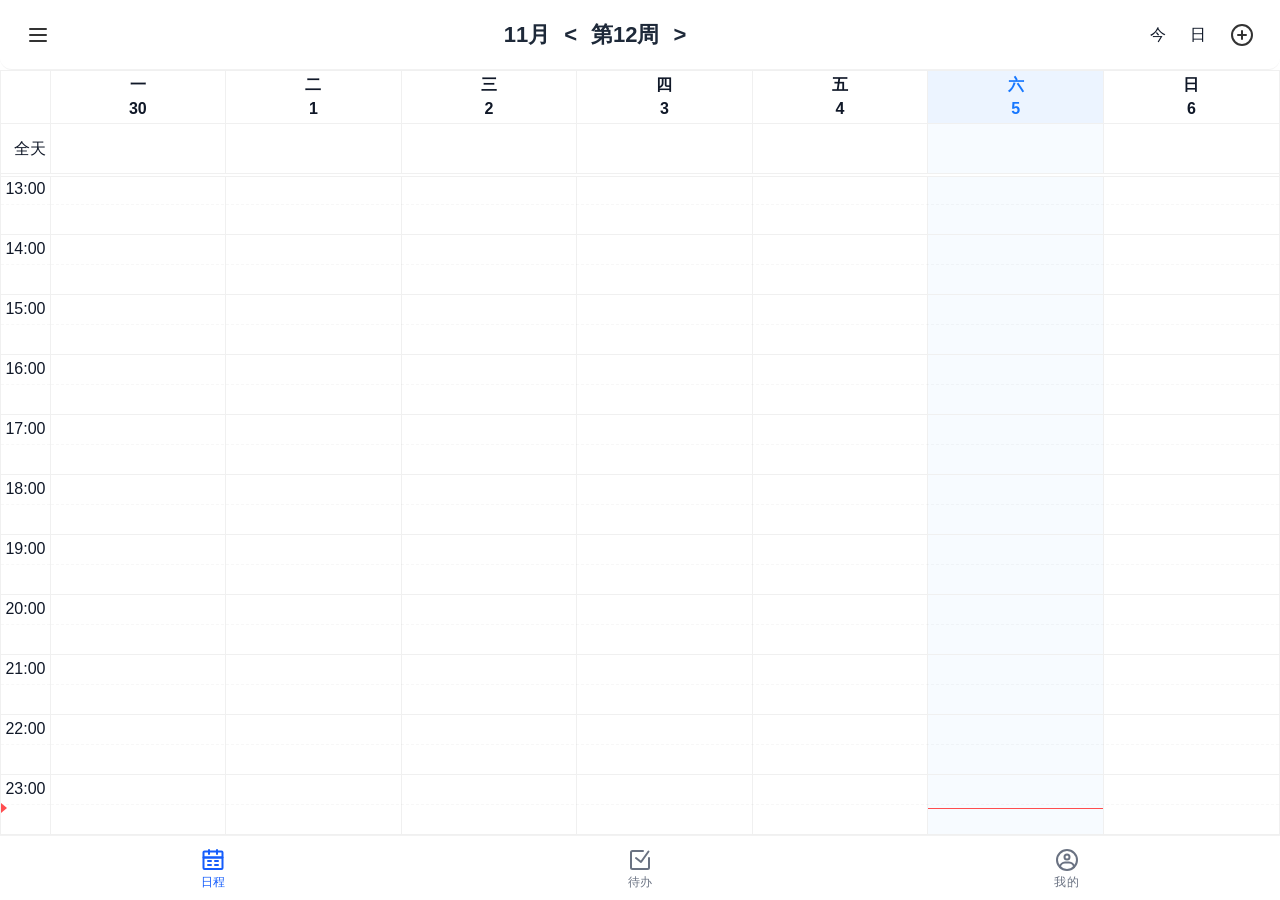
==== projects/jourdays/index.html @ 0d3bace3 "ios图标" ====
<!doctype html>
<html lang="en">
  <head>
    <link rel="apple-touch-icon" href="./icon.png">
    <meta charset="UTF-8" />
    <link rel="icon" type="image/svg+xml" href="./icon.svg" />
    <meta name="viewport" content="width=device-width, initial-scale=1.0" />
    <title>J-OurDays</title>
    <script type="module" crossorigin src="/projects/jourdays/assets/index-BATMp48O.js"></script>
    <link rel="stylesheet" crossorigin href="/projects/jourdays/assets/index-4F4qVMGM.css">
  </head>
  <body>
    <div id="app"></div>
  </body>
</html>
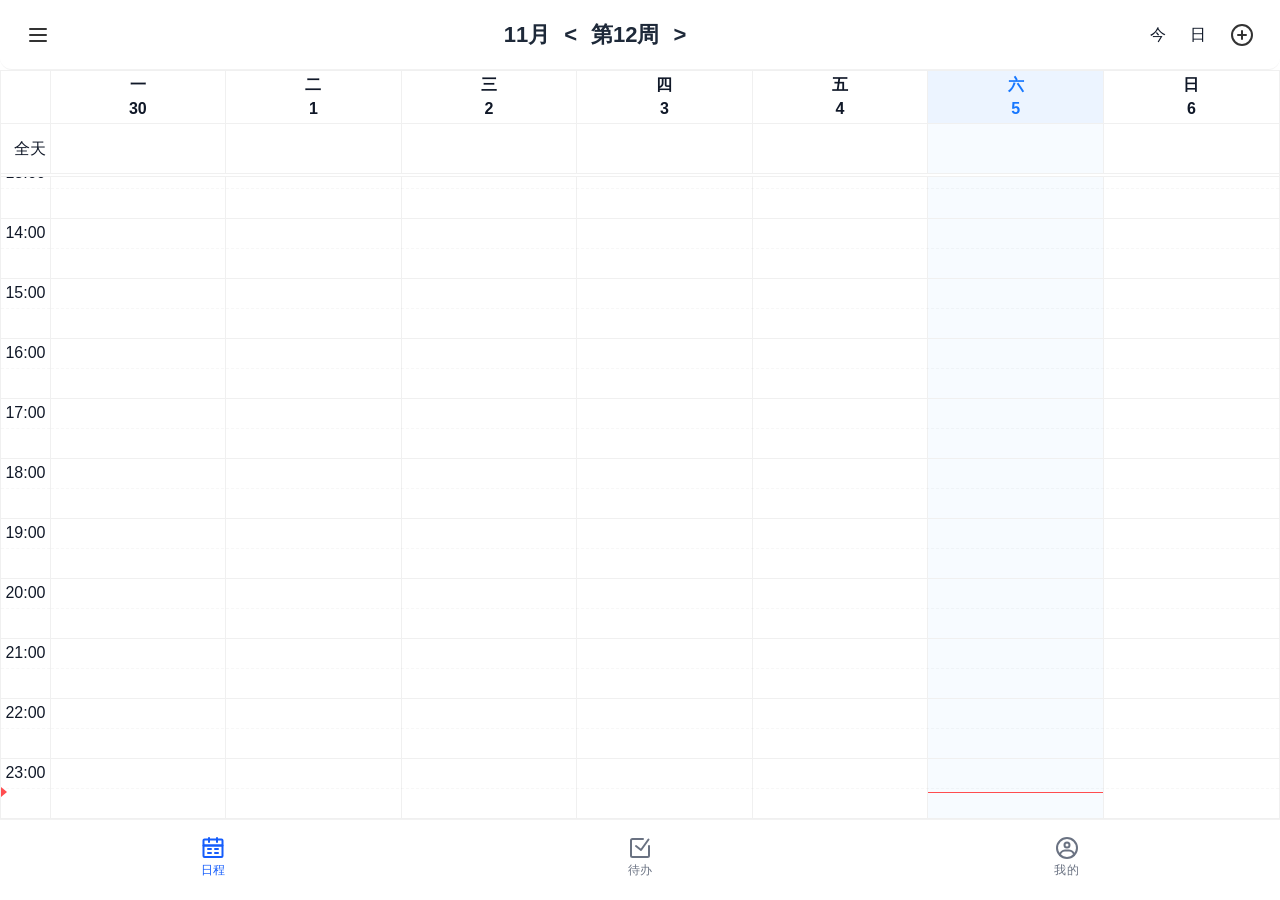
==== commit f1eb2c1e: "预留底部空间" ====
--- a/projects/jourdays/index.html
+++ b/projects/jourdays/index.html
@@ -6,8 +6,8 @@
     <link rel="icon" type="image/svg+xml" href="./icon.svg" />
     <meta name="viewport" content="width=device-width, initial-scale=1.0" />
     <title>J-OurDays</title>
-    <script type="module" crossorigin src="/projects/jourdays/assets/index-BATMp48O.js"></script>
-    <link rel="stylesheet" crossorigin href="/projects/jourdays/assets/index-4F4qVMGM.css">
+    <script type="module" crossorigin src="/projects/jourdays/assets/index-BCLAE9zs.js"></script>
+    <link rel="stylesheet" crossorigin href="/projects/jourdays/assets/index-D5Y0PM4v.css">
   </head>
   <body>
     <div id="app"></div>
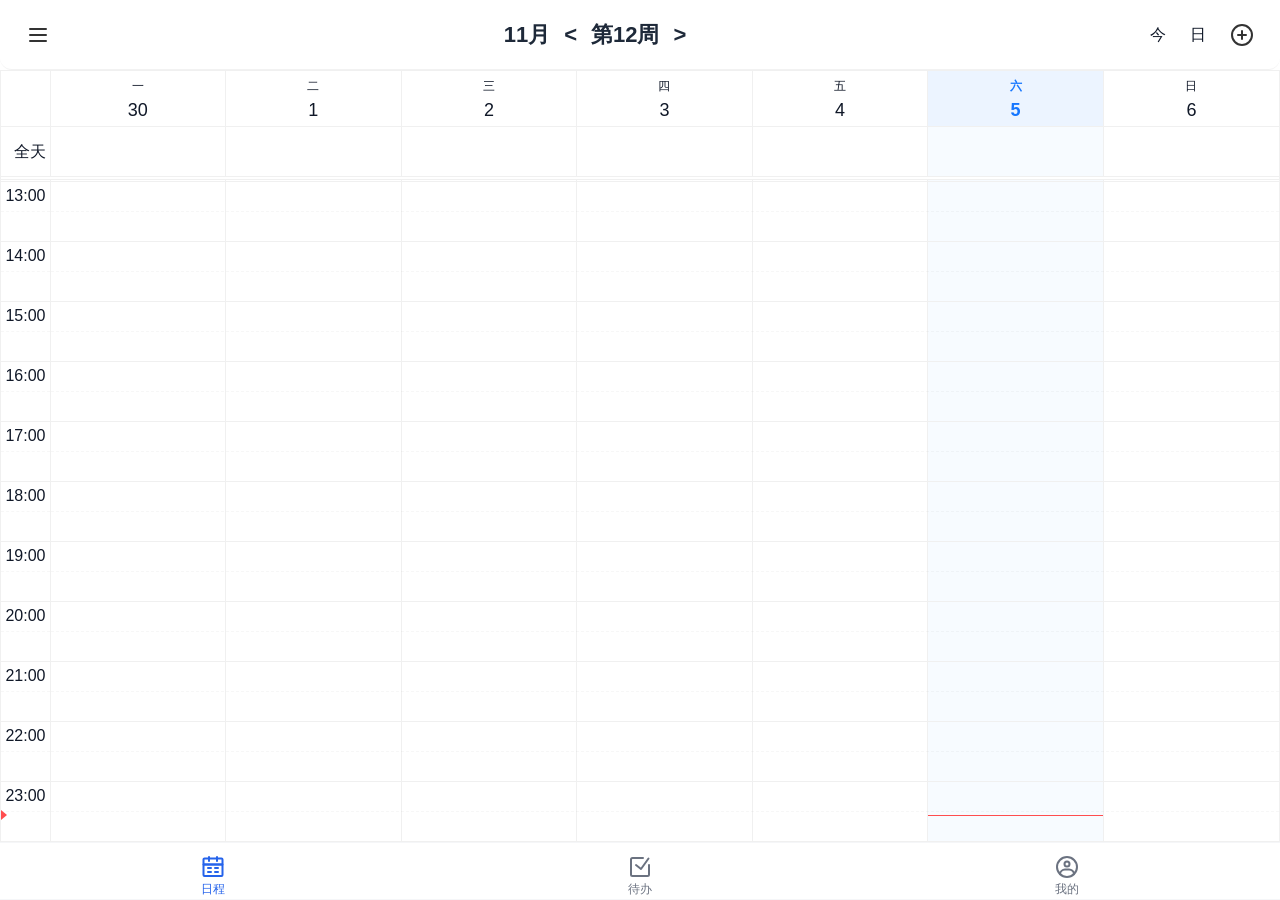
==== commit cb1c1dce: "优化底部空间, 引入router路由, 美化主页样式" ====
--- a/projects/jourdays/index.html
+++ b/projects/jourdays/index.html
@@ -4,10 +4,10 @@
     <link rel="apple-touch-icon" href="./icon.png">
     <meta charset="UTF-8" />
     <link rel="icon" type="image/svg+xml" href="./icon.svg" />
-    <meta name="viewport" content="width=device-width, initial-scale=1.0" />
+    <meta name="viewport" content="width=device-width, initial-scale=1.0, maximum-scale=1.0, user-scalable=no, viewport-fit=cover" />
     <title>J-OurDays</title>
-    <script type="module" crossorigin src="/projects/jourdays/assets/index-BCLAE9zs.js"></script>
-    <link rel="stylesheet" crossorigin href="/projects/jourdays/assets/index-D5Y0PM4v.css">
+    <script type="module" crossorigin src="/projects/jourdays/assets/index-DB1C1fTE.js"></script>
+    <link rel="stylesheet" crossorigin href="/projects/jourdays/assets/index-DhVoM8cd.css">
   </head>
   <body>
     <div id="app"></div>
